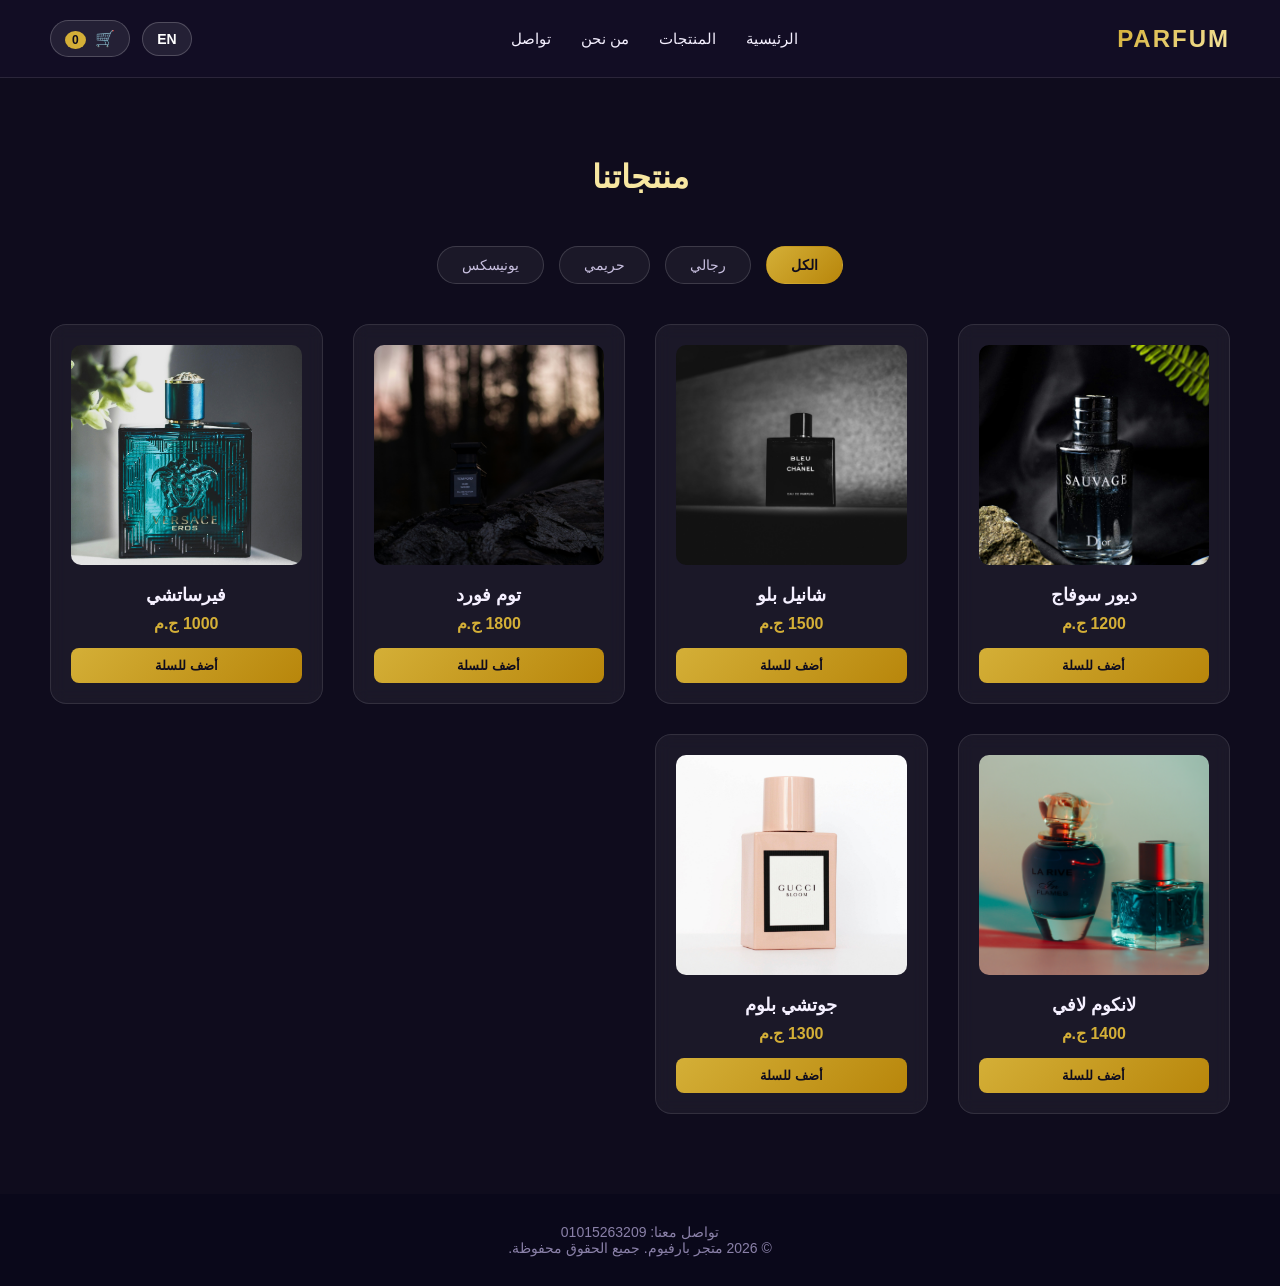
==== products.html @ ea488a66 "Update store" ====
<!DOCTYPE html>
<html lang="ar" dir="rtl" id="htmlRoot">
<head>
  <meta charset="UTF-8">
    <meta name="viewport" content="width=device-width, initial-scale=1.0">

  <title>Dev Masters  Store - المنتجات</title>
  <link rel="stylesheet" href="style.css">
</head>
<body>

  <header class="navbar">
    <div class="logo">PARFUM</div>
    <nav class="nav-links">
      <a href="index.html" data-ar="الرئيسية" data-en="Home">الرئيسية</a>
      <a href="products.html" data-ar="المنتجات" data-en="Products">المنتجات</a>
      <a href="index.html#about" data-ar="من نحن" data-en="About">من نحن</a>
      <a href="index.html#contact" data-ar="تواصل" data-en="Contact">تواصل</a>
    </nav>
    <div class="nav-actions">
      <button class="lang-btn" id="langBtn">EN</button>
      <button class="cart-btn" id="cartBtn">
        🛒 <span class="cart-count" id="cartCount">0</span>
      </button>
    </div>
  </header>

  <section class="products-page">
    <h2 class="section-title" data-ar="منتجاتنا" data-en="Our Products">منتجاتنا</h2>

    <div class="filter-bar">
      <button class="filter-btn active" data-filter="all" data-ar="الكل" data-en="All">الكل</button>
      <button class="filter-btn" data-filter="men" data-ar="رجالي" data-en="Men">رجالي</button>
      <button class="filter-btn" data-filter="women" data-ar="حريمي" data-en="Women">حريمي</button>
      <button class="filter-btn" data-filter="unisex" data-ar="يونيسكس" data-en="Unisex">يونيسكس</button>
    </div>

    <div class="products-grid" id="productsGrid"></div>
  </section>

  <footer id="contact">
    <p data-ar="تواصل معنا: 01015263209" data-en="Contact us: 01015263209">تواصل معنا: 01015263209</p>
    <p data-ar="© 2026 متجر بارفيوم. جميع الحقوق محفوظة." data-en="© 2026 Parfum Store. All rights reserved.">© 2026 متجر بارفيوم. جميع الحقوق محفوظة.</p>
  </footer>

  <div class="cart-overlay" id="cartOverlay"></div>
  <aside class="cart-drawer" id="cartDrawer">
    <div class="cart-header">
      <h3 data-ar="سلة المشتريات" data-en="Shopping Cart">سلة المشتريات</h3>
      <button class="close-cart" id="closeCart">✕</button>
    </div>
    <div class="cart-items" id="cartItems">
      <p class="empty-cart" data-ar="السلة فارغة" data-en="Cart is empty">السلة فارغة</p>
    </div>
    <div class="cart-footer">
      <div class="cart-total">
        <span data-ar="الإجمالي:" data-en="Total:">الإجمالي:</span>
        <span id="cartTotal">0 ج.م</span>
      </div>
      <button class="checkout-btn" data-ar="إتمام الشراء" data-en="Checkout">إتمام الشراء</button>
    </div>
  </aside>

  <div class="modal-overlay" id="checkoutOverlay"></div>
  <div class="checkout-modal" id="checkoutModal">
    <div class="modal-header">
      <h3 data-ar="إتمام الطلب" data-en="Complete Order">إتمام الطلب</h3>
      <button class="close-modal" id="closeCheckout">✕</button>
    </div>
    <form id="checkoutForm" class="checkout-form">
      <label data-ar="الاسم" data-en="Name">الاسم</label>
      <input type="text" id="custName" required>

      <label data-ar="رقم التليفون" data-en="Phone Number">رقم التليفون</label>
      <input type="tel" id="custPhone" required>

      <label data-ar="طريقة الاستلام" data-en="Delivery Method">طريقة الاستلام</label>
      <div class="radio-group">
        <label><input type="radio" name="deliveryMethod" value="delivery" checked> <span data-ar="توصيل (+30 ج.م)" data-en="Delivery (+30 EGP)">توصيل (+30 ج.م)</span></label>
        <label><input type="radio" name="deliveryMethod" value="pickup"> <span data-ar="استلام من المحل (مجانًا)" data-en="Pickup from store (Free)">استلام من المحل (مجانًا)</span></label>
      </div>

      <div id="addressField">
        <label data-ar="العنوان" data-en="Address">العنوان</label>
        <input type="text" id="custAddress" required>
      </div>

      <label data-ar="طريقة الدفع" data-en="Payment Method">طريقة الدفع</label>
      <div class="radio-group">
        <label><input type="radio" name="paymentMethod" value="cash" checked> <span data-ar="دفع نقدي" data-en="Cash">دفع نقدي</span></label>
        <label><input type="radio" name="paymentMethod" value="wallet"> <span data-ar="محفظة إلكترونية" data-en="E-Wallet">محفظة إلكترونية</span></label>
      </div>

      <div class="modal-total">
        <span data-ar="الإجمالي:" data-en="Total:">الإجمالي:</span>
        <span id="modalTotal">0 ج.م</span>
      </div>

      <button type="submit" class="btn-primary" data-ar="تأكيد الطلب" data-en="Confirm Order">تأكيد الطلب</button>
    </form>
  </div>

  <script src="store.js"></script>
  <script src="script.js"></script>
</body>
</html>
---- style.css ----
* {
  margin: 0;
  padding: 0;
  box-sizing: border-box;
  font-family: 'Segoe UI', Tahoma, sans-serif;
}



body {
  background: #0f0c1d;
  color: #f5f0ff;
}

/* Navbar */
.navbar {
  display: flex;
  justify-content: space-between;
  align-items: center;
  padding: 20px 50px;
  background: rgba(20, 15, 40, 0.7);
  backdrop-filter: blur(10px);
  position: sticky;
  top: 0;
  z-index: 100;
  border-bottom: 1px solid rgba(255,255,255,0.1);
}

.logo {
  font-size: 24px;
  font-weight: bold;
  letter-spacing: 2px;
  background: linear-gradient(135deg, #d4af37, #f7e7a1);
  -webkit-background-clip: text;
  -webkit-text-fill-color: transparent;
}

.nav-links {
  display: flex;
  gap: 30px;
}

.nav-links a {
  color: #f5f0ff;
  text-decoration: none;
  font-size: 15px;
  transition: color 0.3s;
}

.nav-links a:hover {
  color: #d4af37;
}

.nav-actions {
  display: flex;
  align-items: center;
  gap: 12px;
}

.lang-btn {
  background: rgba(255,255,255,0.08);
  border: 1px solid rgba(255,255,255,0.2);
  color: #fff;
  padding: 8px 14px;
  border-radius: 30px;
  cursor: pointer;
  font-size: 14px;
  font-weight: bold;
  transition: background 0.3s;
}

.lang-btn:hover {
  background: rgba(212, 175, 55, 0.2);
}

.cart-btn {
  background: rgba(255,255,255,0.08);
  border: 1px solid rgba(255,255,255,0.2);
  color: #fff;
  padding: 8px 14px;
  border-radius: 30px;
  cursor: pointer;
  font-size: 16px;
  position: relative;
}

.cart-count {
  background: #d4af37;
  color: #0f0c1d;
  border-radius: 50%;
  padding: 2px 7px;
  font-size: 12px;
  font-weight: bold;
  margin-right: 5px;
}

/* Hero */
.hero {
  height: 90vh;
  display: flex;
  align-items: center;
  justify-content: center;
  text-align: center;
  background: linear-gradient(135deg, #1a1330, #3a1f5d, #0f0c1d);
}

.hero-content h1 {
  font-size: 48px;
  margin-bottom: 15px;
  background: linear-gradient(135deg, #d4af37, #f7e7a1);
  -webkit-background-clip: text;
  -webkit-text-fill-color: transparent;
}

.hero-content p {
  font-size: 18px;
  color: #c9c0e0;
  margin-bottom: 25px;
}

.btn-primary {
  display: inline-block;
  padding: 14px 35px;
  background: linear-gradient(135deg, #d4af37, #b8860b);
  color: #0f0c1d;
  text-decoration: none;
  border-radius: 30px;
  font-weight: bold;
  transition: transform 0.3s;
}

.btn-primary:hover {
  transform: translateY(-3px);
}

/* Products (shared: homepage trending + products page) */
.products,
.products-page {
  padding: 80px 50px;
}

.section-title {
  text-align: center;
  font-size: 32px;
  margin-bottom: 50px;
  color: #f7e7a1;
}

.products-grid {
  display: grid;
  grid-template-columns: repeat(auto-fit, minmax(250px, 1fr));
  gap: 30px;
}

.product-card {
  background: rgba(255,255,255,0.05);
  border: 1px solid rgba(255,255,255,0.1);
  border-radius: 16px;
  padding: 20px;
  text-align: center;
  backdrop-filter: blur(8px);
  transition: transform 0.3s, box-shadow 0.3s;
}

.product-card.hidden {
  display: none;
}

.product-card:hover {
  transform: translateY(-8px);
  box-shadow: 0 15px 30px rgba(212, 175, 55, 0.2);
}

.product-card img {
  width: 100%;
  height: 220px;
  object-fit: cover;
  border-radius: 10px;
  margin-bottom: 15px;
}

.product-card h3 {
  margin-bottom: 8px;
  font-size: 18px;
}

.price {
  color: #d4af37;
  font-weight: bold;
  margin-bottom: 15px;
}

.add-to-cart {
  width: 100%;
  padding: 10px;
  background: linear-gradient(135deg, #d4af37, #b8860b);
  border: none;
  border-radius: 8px;
  color: #0f0c1d;
  font-weight: bold;
  cursor: pointer;
  transition: opacity 0.3s;
}

.add-to-cart:hover {
  opacity: 0.85;
}

/* Filter bar */
.filter-bar {
  display: flex;
  justify-content: center;
  gap: 15px;
  margin-bottom: 40px;
  flex-wrap: wrap;
}

.filter-btn {
  background: rgba(255,255,255,0.05);
  border: 1px solid rgba(255,255,255,0.15);
  color: #c9c0e0;
  padding: 10px 24px;
  border-radius: 30px;
  cursor: pointer;
  font-size: 14px;
  transition: all 0.3s;
}

.filter-btn:hover {
  border-color: #d4af37;
  color: #d4af37;
}

.filter-btn.active {
  background: linear-gradient(135deg, #d4af37, #b8860b);
  color: #0f0c1d;
  font-weight: bold;
  border-color: transparent;
}

/* About */
.about {
  padding: 60px 50px;
  text-align: center;
  background: rgba(255,255,255,0.03);
}

.about p {
  max-width: 600px;
  margin: 0 auto;
  color: #c9c0e0;
  line-height: 1.8;
}

/* Footer */
footer {
  text-align: center;
  padding: 30px;
  background: #0a081a;
  color: #8a80a8;
  font-size: 14px;
}

/* Cart Drawer */
.cart-overlay {
  position: fixed;
  inset: 0;
  background: rgba(0,0,0,0.5);
  backdrop-filter: blur(3px);
  opacity: 0;
  visibility: hidden;
  transition: opacity 0.3s;
  z-index: 200;
}

.cart-overlay.active {
  opacity: 1;
  visibility: visible;
}

.cart-drawer {
  position: fixed;
  top: 0;
  right: -400px;
  width: 380px;
  max-width: 90vw;
  height: 100vh;
  background: rgba(20, 15, 40, 0.9);
  backdrop-filter: blur(15px);
  border-left: 1px solid rgba(255,255,255,0.1);
  z-index: 300;
  transition: right 0.4s ease;
  display: flex;
  flex-direction: column;
}

.cart-drawer.active {
  right: 0;
}

.cart-header {
  display: flex;
  justify-content: space-between;
  align-items: center;
  padding: 20px;
  border-bottom: 1px solid rgba(255,255,255,0.1);
}

.close-cart {
  background: none;
  border: none;
  color: #fff;
  font-size: 20px;
  cursor: pointer;
}

.cart-items {
  flex: 1;
  overflow-y: auto;
  padding: 20px;
}

.empty-cart {
  color: #8a80a8;
  text-align: center;
  margin-top: 40px;
}

.cart-item {
  display: flex;
  justify-content: space-between;
  align-items: center;
  padding: 12px 0;
  border-bottom: 1px solid rgba(255,255,255,0.08);
}

.cart-item-info h4 {
  font-size: 15px;
  margin-bottom: 4px;
}

.cart-item-info span {
  color: #d4af37;
  font-size: 14px;
}

.remove-item {
  background: none;
  border: none;
  color: #ff6b6b;
  cursor: pointer;
  font-size: 16px;
}

.cart-footer {
  padding: 20px;
  border-top: 1px solid rgba(255,255,255,0.1);
}

.cart-total {
  display: flex;
  justify-content: space-between;
  margin-bottom: 15px;
  font-size: 17px;
  font-weight: bold;
}

.checkout-btn {
  width: 100%;
  padding: 14px;
  background: linear-gradient(135deg, #d4af37, #b8860b);
  border: none;
  border-radius: 8px;
  color: #0f0c1d;
  font-weight: bold;
  cursor: pointer;
}
.hidden { display: none !important; }

/* Checkout Modal */
.modal-overlay {
  position: fixed;
  inset: 0;
  background: rgba(0,0,0,0.6);
  backdrop-filter: blur(3px);
  opacity: 0;
  visibility: hidden;
  transition: opacity 0.3s;
  z-index: 400;
}
.modal-overlay.active { opacity: 1; visibility: visible; }

.checkout-modal {
  position: fixed;
  top: 50%;
  left: 50%;
  transform: translate(-50%, -50%) scale(0.95);
  width: 420px;
  max-width: 90vw;
  max-height: 85vh;
  overflow-y: auto;
  background: rgba(20,15,40,0.95);
  backdrop-filter: blur(15px);
  border: 1px solid rgba(255,255,255,0.1);
  border-radius: 16px;
  z-index: 500;
  opacity: 0;
  visibility: hidden;
  transition: opacity 0.3s, transform 0.3s;
}
.checkout-modal.active {
  opacity: 1;
  visibility: visible;
  transform: translate(-50%, -50%) scale(1);
}

.modal-header {
  display: flex;
  justify-content: space-between;
  align-items: center;
  padding: 20px;
  border-bottom: 1px solid rgba(255,255,255,0.1);
}

.close-modal {
  background: none;
  border: none;
  color: #fff;
  font-size: 20px;
  cursor: pointer;
}

.checkout-form {
  padding: 20px;
  display: flex;
  flex-direction: column;
  gap: 12px;
}

.checkout-form label {
  font-size: 14px;
  color: #c9c0e0;
}

.checkout-form input[type="text"],
.checkout-form input[type="tel"] {
  padding: 10px 12px;
  border-radius: 8px;
  border: 1px solid rgba(255,255,255,0.15);
  background: rgba(255,255,255,0.05);
  color: #fff;
  font-size: 14px;
}

.radio-group {
  display: flex;
  flex-direction: column;
  gap: 8px;
}

.radio-group label {
  display: flex;
  align-items: center;
  gap: 8px;
  color: #f5f0ff;
  font-size: 14px;
  cursor: pointer;
}

.modal-total {
  display: flex;
  justify-content: space-between;
  font-size: 17px;
  font-weight: bold;
  padding-top: 10px;
  border-top: 1px solid rgba(255,255,255,0.1);
}

/* Admin page */
.admin-page {
  min-height: 100vh;
  display: flex;
  align-items: center;
  justify-content: center;
  padding: 20px;
}

.login-screen { width: 100%; display: flex; justify-content: center; }

.login-form {
  background: rgba(255,255,255,0.05);
  border: 1px solid rgba(255,255,255,0.1);
  backdrop-filter: blur(10px);
  padding: 40px;
  border-radius: 16px;
  width: 340px;
  max-width: 90vw;
  display: flex;
  flex-direction: column;
  gap: 15px;
  text-align: center;
}

.login-form input {
  padding: 12px;
  border-radius: 8px;
  border: 1px solid rgba(255,255,255,0.15);
  background: rgba(255,255,255,0.05);
  color: #fff;
}

.login-error { color: #ff6b6b; font-size: 13px; min-height: 16px; }

.dashboard { width: 100%; max-width: 900px; }

.admin-header {
  display: flex;
  justify-content: space-between;
  align-items: center;
  flex-wrap: wrap;
  gap: 15px;
  margin-bottom: 30px;
}

.admin-tabs { display: flex; gap: 10px; }

.admin-tab {
  background: rgba(255,255,255,0.05);
  border: 1px solid rgba(255,255,255,0.15);
  color: #c9c0e0;
  padding: 10px 20px;
  border-radius: 30px;
  cursor: pointer;
}

.admin-tab.active {
  background: linear-gradient(135deg, #d4af37, #b8860b);
  color: #0f0c1d;
  font-weight: bold;
  border-color: transparent;
}

.admin-section h3 { margin: 20px 0 15px; color: #f7e7a1; }

.empty-state { color: #8a80a8; text-align: center; padding: 30px; }

.order-card {
  background: rgba(255,255,255,0.05);
  border: 1px solid rgba(255,255,255,0.1);
  border-radius: 12px;
  padding: 15px 20px;
  margin-bottom: 15px;
}

.order-header {
  display: flex;
  justify-content: space-between;
  margin-bottom: 8px;
  font-size: 14px;
  color: #c9c0e0;
}

.order-items { list-style: none; margin: 10px 0; font-size: 14px; color: #c9c0e0; }

.order-total { font-weight: bold; color: #d4af37; margin-top: 8px; }

.admin-products-list { display: flex; flex-direction: column; gap: 12px; margin-bottom: 30px; }

.admin-product-row {
  display: flex;
  align-items: center;
  gap: 15px;
  background: rgba(255,255,255,0.05);
  border: 1px solid rgba(255,255,255,0.1);
  border-radius: 10px;
  padding: 10px 15px;
}

.admin-product-row img { width: 50px; height: 50px; object-fit: cover; border-radius: 8px; }

.admin-product-info { flex: 1; display: flex; flex-direction: column; }

.admin-product-info span { font-size: 13px; color: #8a80a8; }

.delete-btn {
  background: rgba(255,107,107,0.15);
  border: 1px solid #ff6b6b;
  color: #ff6b6b;
  padding: 8px 16px;
  border-radius: 8px;
  cursor: pointer;
}

.add-product-form {
  display: flex;
  flex-direction: column;
  gap: 12px;
  background: rgba(255,255,255,0.05);
  border: 1px solid rgba(255,255,255,0.1);
  border-radius: 12px;
  padding: 20px;
}

.add-product-form input,
.add-product-form select {
  padding: 10px 12px;
  border-radius: 8px;
  border: 1px solid rgba(255,255,255,0.15);
  background: rgba(20,15,40,0.6);
  color: #fff;
}

.checkbox-label { display: flex; align-items: center; gap: 8px; color: #c9c0e0; font-size: 14px; }
.status-badge {
  display: inline-block;
  padding: 4px 12px;
  border-radius: 20px;
  font-size: 12px;
  font-weight: bold;
  margin-bottom: 10px;
  
}

.status-pending {
  background: rgba(255, 193, 7, 0.15);
  color: #ffc107;
  border: 1px solid #ffc107;
}

.status-completed {
  background: rgba(76, 175, 80, 0.15);
  color: #4caf50;
  border: 1px solid #4caf50;
}

.order-completed {
  opacity: 0.7;
}

.toggle-status-btn {
  margin-top: 12px;
  width: 100%;
  padding: 10px;
  background: rgba(255,255,255,0.08);
  border: 1px solid rgba(255,255,255,0.2);
  color: #fff;
  border-radius: 8px;
  cursor: pointer;
  font-size: 13px;
}

.toggle-status-btn:hover {
  border-color: #d4af37;
  color: #d4af37;
}

.order-filter-btn {
  background: rgba(255,255,255,0.05);
  border: 1px solid rgba(255,255,255,0.15);
  color: #c9c0e0;
  padding: 8px 18px;
  border-radius: 30px;
  cursor: pointer;
  font-size: 13px;
}

.order-filter-btn.active {
  background: linear-gradient(135deg, #d4af37, #b8860b);
  color: #0f0c1d;
  font-weight: bold;
  border-color: transparent;
}
/* =========================================================
   RESPONSIVE DESIGN - MOBILE & TABLET
   ========================================================= */

/* ---------- Tablets ---------- */
/* =========================================================
   RESPONSIVE DESIGN
   ========================================================= */

html {
  width: 100%;
  max-width: 100%;
  -webkit-text-size-adjust: 100%;
  text-size-adjust: 100%;
}

body {
  width: 100%;
  max-width: 100%;
  min-width: 0;
  overflow-x: hidden;
}


/* =========================================================
   TABLET
   ========================================================= */

@media (max-width: 900px) {

  .navbar {
    padding: 18px 25px;
  }

  .nav-links {
    gap: 20px;
  }

  .nav-links a {
    font-size: 15px;
  }

  .hero {
    height: 75vh;
    min-height: 550px;
    padding: 30px;
  }

  .hero-content h1 {
    font-size: 44px;
  }

  .hero-content p {
    font-size: 18px;
  }

  .products,
  .products-page {
    padding: 70px 30px;
  }

  .products-grid {
    grid-template-columns: repeat(2, minmax(0, 1fr));
    gap: 22px;
  }

  .about {
    padding: 65px 30px;
  }

  .admin-page {
    padding: 25px;
  }
}


/* =========================================================
   MOBILE
   ========================================================= */

@media (max-width: 600px) {

  /* ---------- Navbar ---------- */

  .navbar {
    width: 100%;
    padding: 15px 16px;
    display: flex;
    flex-wrap: wrap;
    gap: 14px;
  }

  .logo {
    font-size: 23px;
  }

  .nav-actions {
    gap: 8px;
  }

  .lang-btn,
  .cart-btn {
    padding: 9px 12px;
    font-size: 14px;
  }

  .nav-links {
    order: 3;
    width: 100%;
    display: flex;
    justify-content: center;
    align-items: center;
    gap: 18px;
    flex-wrap: wrap;
  }

  .nav-links a {
    font-size: 15px;
    white-space: nowrap;
  }


  /* ---------- Hero ---------- */

  .hero {
    width: 100%;
    height: 72vh;
    min-height: 500px;
    padding: 30px 20px;
  }

  .hero-content {
    width: 100%;
    max-width: 500px;
  }

  .hero-content h1 {
    font-size: 36px;
    line-height: 1.35;
    margin-bottom: 16px;
  }

  .hero-content p {
    font-size: 17px;
    line-height: 1.8;
    margin-bottom: 25px;
  }

  .btn-primary {
    padding: 13px 28px;
    font-size: 15px;
  }


  /* ---------- Products ---------- */

  .products,
  .products-page {
    width: 100%;
    padding: 55px 16px;
  }

  .section-title {
    font-size: 29px;
    line-height: 1.4;
    margin-bottom: 30px;
  }

  .products-grid {
    width: 100%;
    grid-template-columns: 1fr;
    gap: 20px;
  }

  .product-card {
    width: 100%;
    min-width: 0;
    padding: 18px;
  }

  .product-card img {
    width: 100%;
    height: 250px;
    object-fit: cover;
  }

  .product-card h3 {
    font-size: 19px;
  }

  .price {
    font-size: 16px;
  }

  .add-to-cart {
    padding: 12px;
    font-size: 15px;
  }


  /* ---------- Filters ---------- */

  .filter-bar {
    width: 100%;
    gap: 9px;
    margin-bottom: 30px;
  }

  .filter-btn {
    padding: 10px 16px;
    font-size: 14px;
  }


  /* ---------- About ---------- */

  .about {
    width: 100%;
    padding: 55px 20px;
  }

  .about p {
    width: 100%;
    max-width: 600px;
    font-size: 16px;
    line-height: 1.9;
  }


  /* ---------- Footer ---------- */

  footer {
    padding: 30px 18px;
  }

  footer p {
    font-size: 14px;
    line-height: 1.8;
  }


  /* =========================================================
     CART
     ========================================================= */

  .cart-drawer {
    width: 100%;
    max-width: 100%;
    right: -100%;
  }

  .cart-drawer.active {
    right: 0;
  }

  .cart-header {
    padding: 18px;
  }

  .cart-header h3 {
    font-size: 19px;
  }

  .cart-items {
    padding: 18px;
  }

  .cart-item-info h4 {
    font-size: 16px;
  }

  .cart-item-info span {
    font-size: 14px;
  }

  .cart-footer {
    padding: 18px;
  }

  .cart-total {
    font-size: 16px;
  }

  .checkout-btn {
    padding: 14px;
    font-size: 15px;
  }


  /* =========================================================
     CHECKOUT
     ========================================================= */

  .checkout-modal {
    width: calc(100% - 24px);
    max-width: 500px;
    max-height: 90vh;
    overflow-y: auto;
  }

  .modal-header {
    padding: 18px;
  }

  .modal-header h3 {
    font-size: 20px;
  }

  .checkout-form {
    padding: 18px;
    gap: 11px;
  }

  .checkout-form label {
    font-size: 15px;
  }

  .checkout-form input[type="text"],
  .checkout-form input[type="tel"] {
    width: 100%;
    min-height: 44px;
    font-size: 16px;
  }

  .radio-group label {
    font-size: 15px;
    line-height: 1.6;
  }

  .modal-total {
    font-size: 17px;
  }


  /* =========================================================
     ADMIN
     ========================================================= */

  .admin-page {
    width: 100%;
    min-height: 100vh;
    padding: 15px;
  }

  .login-form {
    width: 100%;
    max-width: 380px;
    padding: 28px 20px;
  }

  .login-form h2 {
    font-size: 23px;
  }

  .login-form input {
    width: 100%;
    min-height: 44px;
    font-size: 16px;
  }

  .login-form .btn-primary {
    width: 100%;
  }

  .dashboard {
    width: 100%;
    max-width: 100%;
  }

  .admin-header {
    width: 100%;
    flex-direction: column;
    align-items: stretch;
    gap: 15px;
  }

  .admin-header h2 {
    font-size: 23px;
    text-align: center;
  }

  .admin-tabs {
    width: 100%;
    display: flex;
  }

  .admin-tab {
    flex: 1;
    padding: 11px 8px;
    font-size: 14px;
  }

  .admin-section {
    width: 100%;
    padding: 18px 14px;
  }

  .admin-section h3 {
    font-size: 20px;
  }

  .order-header {
    gap: 10px;
    flex-wrap: wrap;
    font-size: 14px;
  }

  .order-card {
    padding: 16px;
  }

  .order-card p,
  .order-items {
    font-size: 14px;
    line-height: 1.7;
  }

  .order-filter-btn {
    padding: 10px 15px;
    font-size: 14px;
  }

  .add-product-form {
    width: 100%;
  }

  .add-product-form input,
  .add-product-form select {
    width: 100%;
    min-height: 44px;
    font-size: 16px;
  }

  .admin-product-row {
    gap: 12px;
    padding: 10px;
  }

  .admin-product-row img {
    width: 48px;
    height: 48px;
    flex-shrink: 0;
  }

  .admin-product-info {
    min-width: 0;
  }

  .admin-product-info strong {
    font-size: 14px;
  }

  .admin-product-info span {
    font-size: 12px;
  }

  .delete-btn {
    padding: 8px 12px;
    flex-shrink: 0;
  }
}


/* =========================================================
   SMALL PHONES
   ========================================================= */

@media (max-width: 380px) {

  .navbar {
    padding: 13px 12px;
  }

  .logo {
    font-size: 21px;
  }

  .nav-links {
    gap: 13px;
  }

  .nav-links a {
    font-size: 14px;
  }

  .hero {
    min-height: 470px;
    padding: 25px 15px;
  }

  .hero-content h1 {
    font-size: 32px;
  }

  .hero-content p {
    font-size: 16px;
  }

  .products,
  .products-page {
    padding: 50px 13px;
  }

  .section-title {
    font-size: 27px;
  }

  .product-card img {
    height: 230px;
  }

  .about {
    padding: 50px 16px;
  }

  .about p {
    font-size: 15px;
  }

  .filter-btn {
    padding: 9px 13px;
    font-size: 13px;
  }
}

  /* =========================================================
     ADMIN / DASHBOARD
     ========================================================= */

  .admin-page {
    padding: 12px;
  }

  .login-screen {
    padding: 15px;
  }

  .login-form {
    width: 100%;
    max-width: 360px;
    box-sizing: border-box;
    padding: 25px 20px;
  }

  .login-form h2 {
    font-size: 22px;
  }

  .login-form input {
    width: 100%;
    box-sizing: border-box;
  }

  .login-form .btn-primary {
    width: 100%;
  }


  /* ADMIN HEADER */

  .admin-header {
    flex-direction: column;
    align-items: stretch;
    gap: 15px;
  }

  .admin-header h2 {
    font-size: 23px;
    text-align: center;
  }

  .admin-tabs {
    width: 100%;
    display: flex;
  }

  .admin-tab {
    flex: 1;
    padding: 11px 8px;
    font-size: 13px;
  }


  /* ADMIN SECTIONS */

  .admin-section {
    padding: 18px 14px;
    margin-top: 15px;
  }

  .admin-section h3 {
    font-size: 19px;
  }


  /* ORDER FILTER */

  .order-filter-btn {
    padding: 9px 13px;
    font-size: 13px;
  }


  /* ADD PRODUCT FORM */

  .add-product-form {
    display: flex;
    flex-direction: column;
    gap: 12px;
  }

  .add-product-form input,
  .add-product-form select,
  .add-product-form button {
    width: 100%;
    box-sizing: border-box;
  }

  .checkbox-label {
    font-size: 13px;
    line-height: 1.6;
    width: 50px;
    height: 50px;
  }


  /* ADMIN PRODUCTS */

  .admin-products-list {
    grid-template-columns: 1fr;
    gap: 15px;
  }
}


/* ---------- Very Small Phones ---------- */
@media (max-width: 380px) {

  .navbar {
    padding: 12px;
  }

  .nav-links {
    gap: 10px;
  }

  .nav-links a {
    font-size: 12px;
  }

  .hero-content h1 {
    font-size: 29px;
  }

  .hero-content p {
    font-size: 14px;
  }

  .section-title {
    font-size: 24px;
  }

  .filter-btn {
    padding: 8px 11px;
    font-size: 12px;
  }

  .admin-page {
    padding: 8px;
  }

  .admin-section {
    padding: 15px 10px;
  }
}
/* =========================================================
   RESPONSIVE DESIGN
   ========================================================= */

html {
  width: 100%;
  max-width: 100%;
  -webkit-text-size-adjust: 100%;
  text-size-adjust: 100%;
}

body {
  width: 100%;
  max-width: 100%;
  min-width: 0;
  overflow-x: hidden;
}


/* =========================================================
   TABLET
   ========================================================= */

@media (max-width: 900px) {

  .navbar {
    padding: 18px 25px;
  }

  .nav-links {
    gap: 20px;
  }

  .nav-links a {
    font-size: 15px;
  }

  .hero {
    height: 75vh;
    min-height: 550px;
    padding: 30px;
  }

  .hero-content h1 {
    font-size: 44px;
  }

  .hero-content p {
    font-size: 18px;
  }

  .products,
  .products-page {
    padding: 70px 30px;
  }

  .products-grid {
    grid-template-columns: repeat(2, minmax(0, 1fr));
    gap: 22px;
  }

  .about {
    padding: 65px 30px;
  }

  .admin-page {
    padding: 25px;
  }
}


/* =========================================================
   MOBILE
   ========================================================= */

@media (max-width: 600px) {

  /* ---------- Navbar ---------- */

  .navbar {
    width: 100%;
    padding: 15px 16px;
    display: flex;
    flex-wrap: wrap;
    gap: 14px;
  }

  .logo {
    font-size: 23px;
  }

  .nav-actions {
    gap: 8px;
  }

  .lang-btn,
  .cart-btn {
    padding: 9px 12px;
    font-size: 14px;
  }

  .nav-links {
    order: 3;
    width: 100%;
    display: flex;
    justify-content: center;
    align-items: center;
    gap: 18px;
    flex-wrap: wrap;
  }

  .nav-links a {
    font-size: 15px;
    white-space: nowrap;
  }


  /* ---------- Hero ---------- */

  .hero {
    width: 100%;
    height: 72vh;
    min-height: 500px;
    padding: 30px 20px;
  }

  .hero-content {
    width: 100%;
    max-width: 500px;
  }

  .hero-content h1 {
    font-size: 36px;
    line-height: 1.35;
    margin-bottom: 16px;
  }

  .hero-content p {
    font-size: 17px;
    line-height: 1.8;
    margin-bottom: 25px;
  }

  .btn-primary {
    padding: 13px 28px;
    font-size: 15px;
  }


  /* ---------- Products ---------- */

  .products,
  .products-page {
    width: 100%;
    padding: 55px 16px;
  }

  .section-title {
    font-size: 29px;
    line-height: 1.4;
    margin-bottom: 30px;
  }

  .products-grid {
    width: 100%;
    grid-template-columns: 1fr;
    gap: 20px;
  }

  .product-card {
    width: 100%;
    min-width: 0;
    padding: 18px;
  }

  .product-card img {
    width: 100%;
    height: 250px;
    object-fit: cover;
  }

  .product-card h3 {
    font-size: 19px;
  }

  .price {
    font-size: 16px;
  }

  .add-to-cart {
    padding: 12px;
    font-size: 15px;
  }


  /* ---------- Filters ---------- */

  .filter-bar {
    width: 100%;
    gap: 9px;
    margin-bottom: 30px;
  }

  .filter-btn {
    padding: 10px 16px;
    font-size: 14px;
  }


  /* ---------- About ---------- */

  .about {
    width: 100%;
    padding: 55px 20px;
  }

  .about p {
    width: 100%;
    max-width: 600px;
    font-size: 16px;
    line-height: 1.9;
  }


  /* ---------- Footer ---------- */

  footer {
    padding: 30px 18px;
  }

  footer p {
    font-size: 14px;
    line-height: 1.8;
  }


  /* =========================================================
     CART
     ========================================================= */

  .cart-drawer {
    width: 100%;
    max-width: 100%;
    right: -100%;
  }

  .cart-drawer.active {
    right: 0;
  }

  .cart-header {
    padding: 18px;
  }

  .cart-header h3 {
    font-size: 19px;
  }

  .cart-items {
    padding: 18px;
  }

  .cart-item-info h4 {
    font-size: 16px;
  }

  .cart-item-info span {
    font-size: 14px;
  }

  .cart-footer {
    padding: 18px;
  }

  .cart-total {
    font-size: 16px;
  }

  .checkout-btn {
    padding: 14px;
    font-size: 15px;
  }


  /* =========================================================
     CHECKOUT
     ========================================================= */

  .checkout-modal {
    width: calc(100% - 24px);
    max-width: 500px;
    max-height: 90vh;
    overflow-y: auto;
  }

  .modal-header {
    padding: 18px;
  }

  .modal-header h3 {
    font-size: 20px;
  }

  .checkout-form {
    padding: 18px;
    gap: 11px;
  }

  .checkout-form label {
    font-size: 15px;
  }

  .checkout-form input[type="text"],
  .checkout-form input[type="tel"] {
    width: 100%;
    min-height: 44px;
    font-size: 16px;
  }

  .radio-group label {
    font-size: 15px;
    line-height: 1.6;
  }

  .modal-total {
    font-size: 17px;
  }


  /* =========================================================
     ADMIN
     ========================================================= */

  .admin-page {
    width: 100%;
    min-height: 100vh;
    padding: 15px;
  }

  .login-form {
    width: 100%;
    max-width: 380px;
    padding: 28px 20px;
  }

  .login-form h2 {
    font-size: 23px;
  }

  .login-form input {
    width: 100%;
    min-height: 44px;
    font-size: 16px;
  }

  .login-form .btn-primary {
    width: 100%;
  }

  .dashboard {
    width: 100%;
    max-width: 100%;
  }

  .admin-header {
    width: 100%;
    flex-direction: column;
    align-items: stretch;
    gap: 15px;
  }

  .admin-header h2 {
    font-size: 23px;
    text-align: center;
  }

  .admin-tabs {
    width: 100%;
    display: flex;
  }

  .admin-tab {
    flex: 1;
    padding: 11px 8px;
    font-size: 14px;
  }

  .admin-section {
    width: 100%;
    padding: 18px 14px;
  }

  .admin-section h3 {
    font-size: 20px;
  }

  .order-header {
    gap: 10px;
    flex-wrap: wrap;
    font-size: 14px;
  }

  .order-card {
    padding: 16px;
  }

  .order-card p,
  .order-items {
    font-size: 14px;
    line-height: 1.7;
  }

  .order-filter-btn {
    padding: 10px 15px;
    font-size: 14px;
  }

  .add-product-form {
    width: 100%;
  }

  .add-product-form input,
  .add-product-form select {
    width: 100%;
    min-height: 44px;
    font-size: 16px;
  }

  .admin-product-row {
    gap: 12px;
    padding: 10px;
  }

  .admin-product-row img {
    width: 48px;
    height: 48px;
    flex-shrink: 0;
  }

  .admin-product-info {
    min-width: 0;
  }

  .admin-product-info strong {
    font-size: 14px;
  }

  .admin-product-info span {
    font-size: 12px;
  }

  .delete-btn {
    padding: 8px 12px;
    flex-shrink: 0;
  }
}


/* =========================================================
   SMALL PHONES
   ========================================================= */

@media (max-width: 380px) {

  .navbar {
    padding: 13px 12px;
  }

  .logo {
    font-size: 21px;
  }

  .nav-links {
    gap: 13px;
  }

  .nav-links a {
    font-size: 14px;
  }

  .hero {
    min-height: 470px;
    padding: 25px 15px;
  }

  .hero-content h1 {
    font-size: 32px;
  }

  .hero-content p {
    font-size: 16px;
  }

  .products,
  .products-page {
    padding: 50px 13px;
  }

  .section-title {
    font-size: 27px;
  }

  .product-card img {
    height: 230px;
  }

  .about {
    padding: 50px 16px;
  }

  .about p {
    font-size: 15px;
  }

  .filter-btn {
    padding: 9px 13px;
    font-size: 13px;
  }
}
.hidden-link{
    text-align: center;
    align-items: center;
    justify-content: center;
    display: flex;
    color:#0f0c1d;
    text-decoration: none;

}
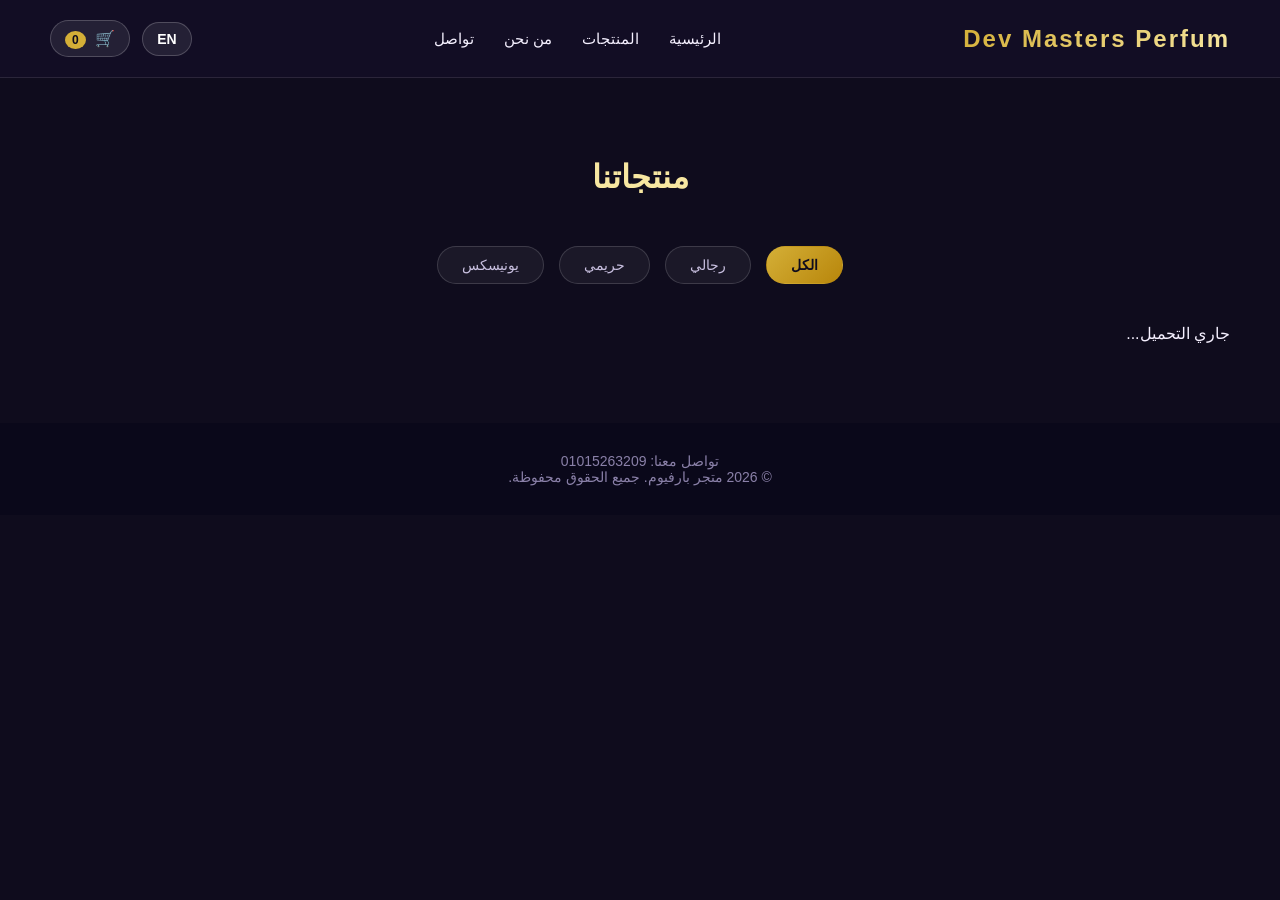
==== commit 10eabf3d: "Update store : icons, database" ====
--- a/products.html
+++ b/products.html
@@ -10,7 +10,7 @@
 <body>
 
   <header class="navbar">
-    <div class="logo">PARFUM</div>
+    <div class="logo">Dev Masters Perfum</div>
     <nav class="nav-links">
       <a href="index.html" data-ar="الرئيسية" data-en="Home">الرئيسية</a>
       <a href="products.html" data-ar="المنتجات" data-en="Products">المنتجات</a>
@@ -40,7 +40,7 @@
 
   <footer id="contact">
     <p data-ar="تواصل معنا: 01015263209" data-en="Contact us: 01015263209">تواصل معنا: 01015263209</p>
-    <p data-ar="© 2026 متجر بارفيوم. جميع الحقوق محفوظة." data-en="© 2026 Parfum Store. All rights reserved.">© 2026 متجر بارفيوم. جميع الحقوق محفوظة.</p>
+    <p data-ar="© 2026 متجر بارفيوم. جميع الحقوق محفوظة." data-en="© 2026 Dev Masters Perfum Store. All rights reserved.">© 2026 متجر بارفيوم. جميع الحقوق محفوظة.</p>
   </footer>
 
   <div class="cart-overlay" id="cartOverlay"></div>
--- a/style.css
+++ b/style.css
@@ -1872,4 +1872,63 @@
     color:#0f0c1d;
     text-decoration: none;
 
+}
+.footer-title {
+  color: #f7e7a1;
+  font-size: 20px;
+  margin-bottom: 20px;
+}
+
+.social-links {
+  display: flex;
+  justify-content: center;
+  gap: 15px;
+  flex-wrap: wrap;
+  margin-bottom: 20px;
+}
+
+.social-link {
+  display: flex;
+  align-items: center;
+  gap: 8px;
+  padding: 10px 22px;
+  border-radius: 30px;
+  text-decoration: none;
+  color: #fff;
+  font-size: 14px;
+  font-weight: bold;
+  background: rgba(255,255,255,0.06);
+  border: 1px solid rgba(255,255,255,0.15);
+  transition: transform 0.3s, opacity 0.3s;
+}
+
+.social-link:hover {
+  transform: translateY(-3px);
+}
+
+.social-link.whatsapp:hover { border-color: #25D366; color: #25D366; }
+.social-link.instagram:hover { border-color: #d4af37; color: #d4af37; }
+.social-link.tiktok:hover { border-color: #ff0050; color: #ff0050; }
+
+.copyright {
+  color: #8a80a8;
+  font-size: 13px;
+}
+.social-link {
+  display: flex;
+  align-items: center;
+  gap: 8px;
+  padding: 10px 22px;
+  border-radius: 30px;
+  text-decoration: none;
+  color: #fff;
+  font-size: 14px;
+  font-weight: bold;
+  background: rgba(255,255,255,0.06);
+  border: 1px solid rgba(255,255,255,0.15);
+  transition: transform 0.3s, opacity 0.3s, color 0.3s, border-color 0.3s;
+}
+
+.social-link svg {
+  flex-shrink: 0;
 }
